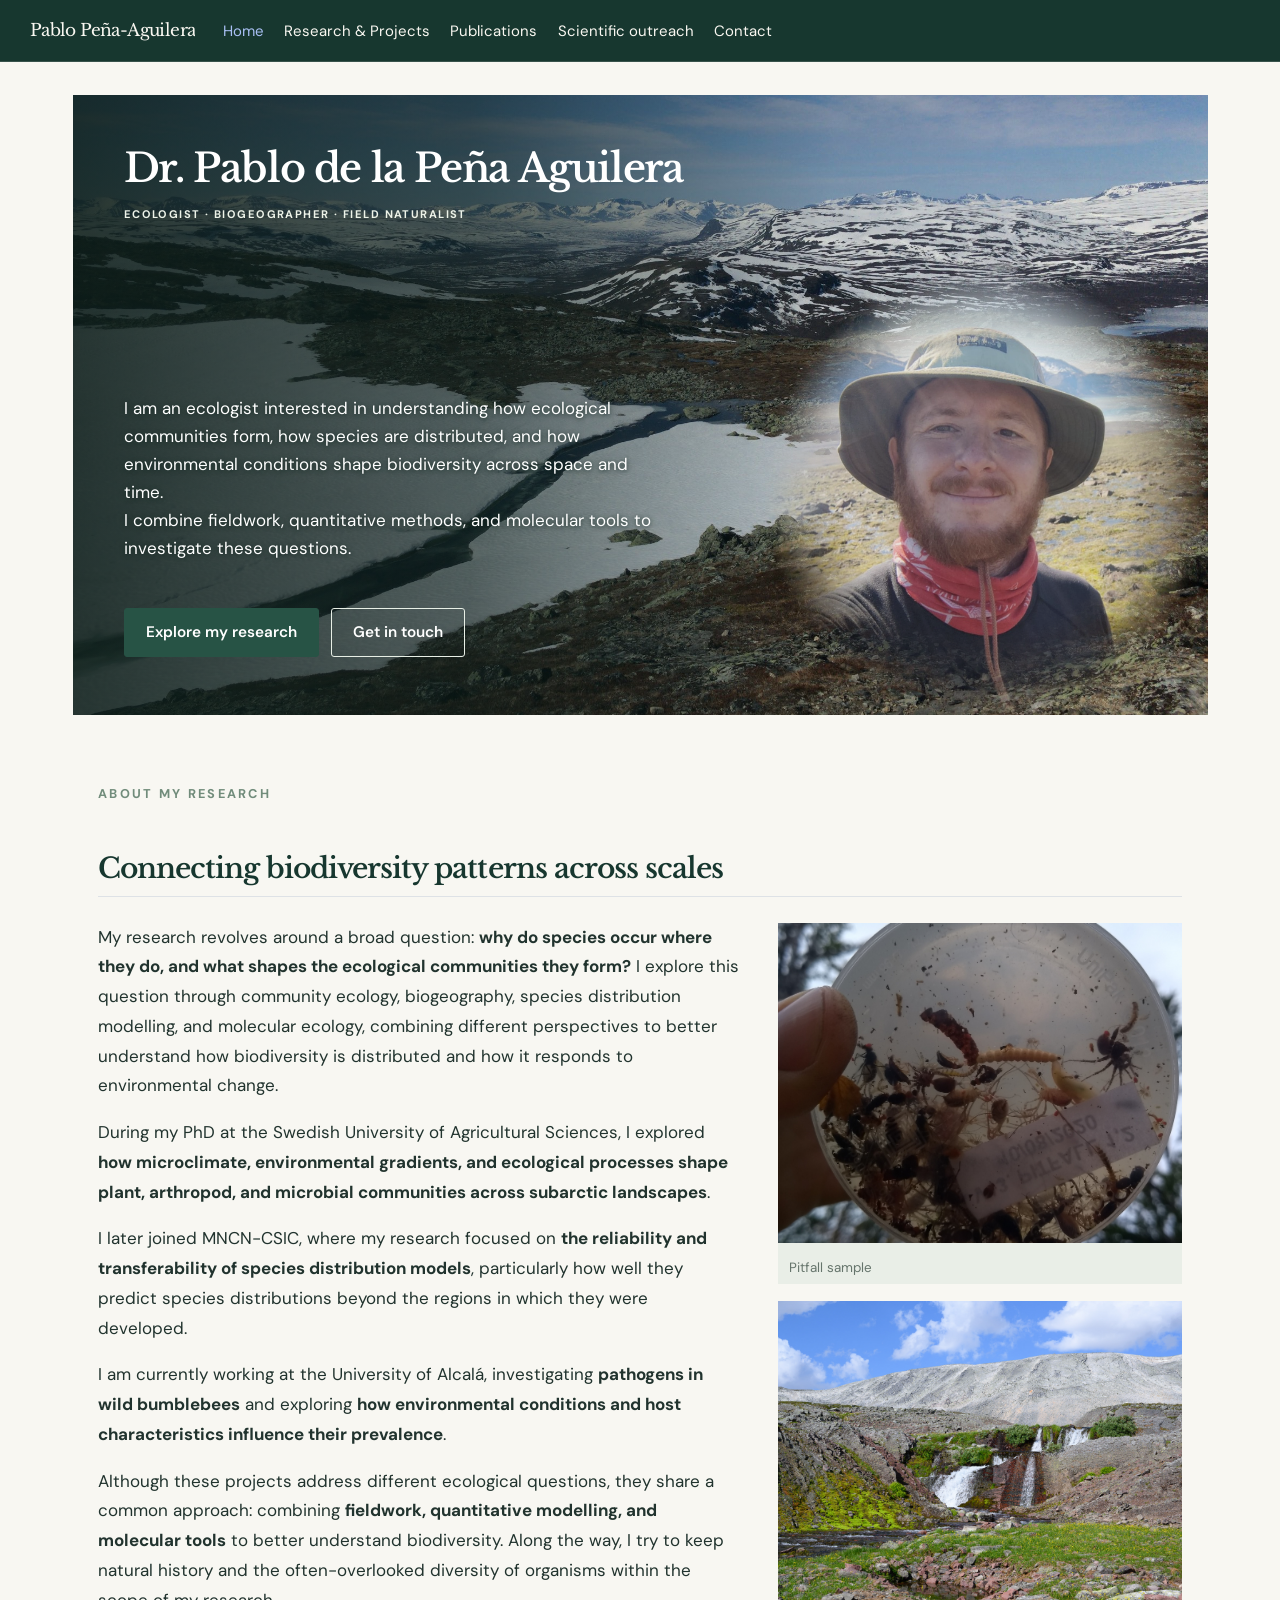
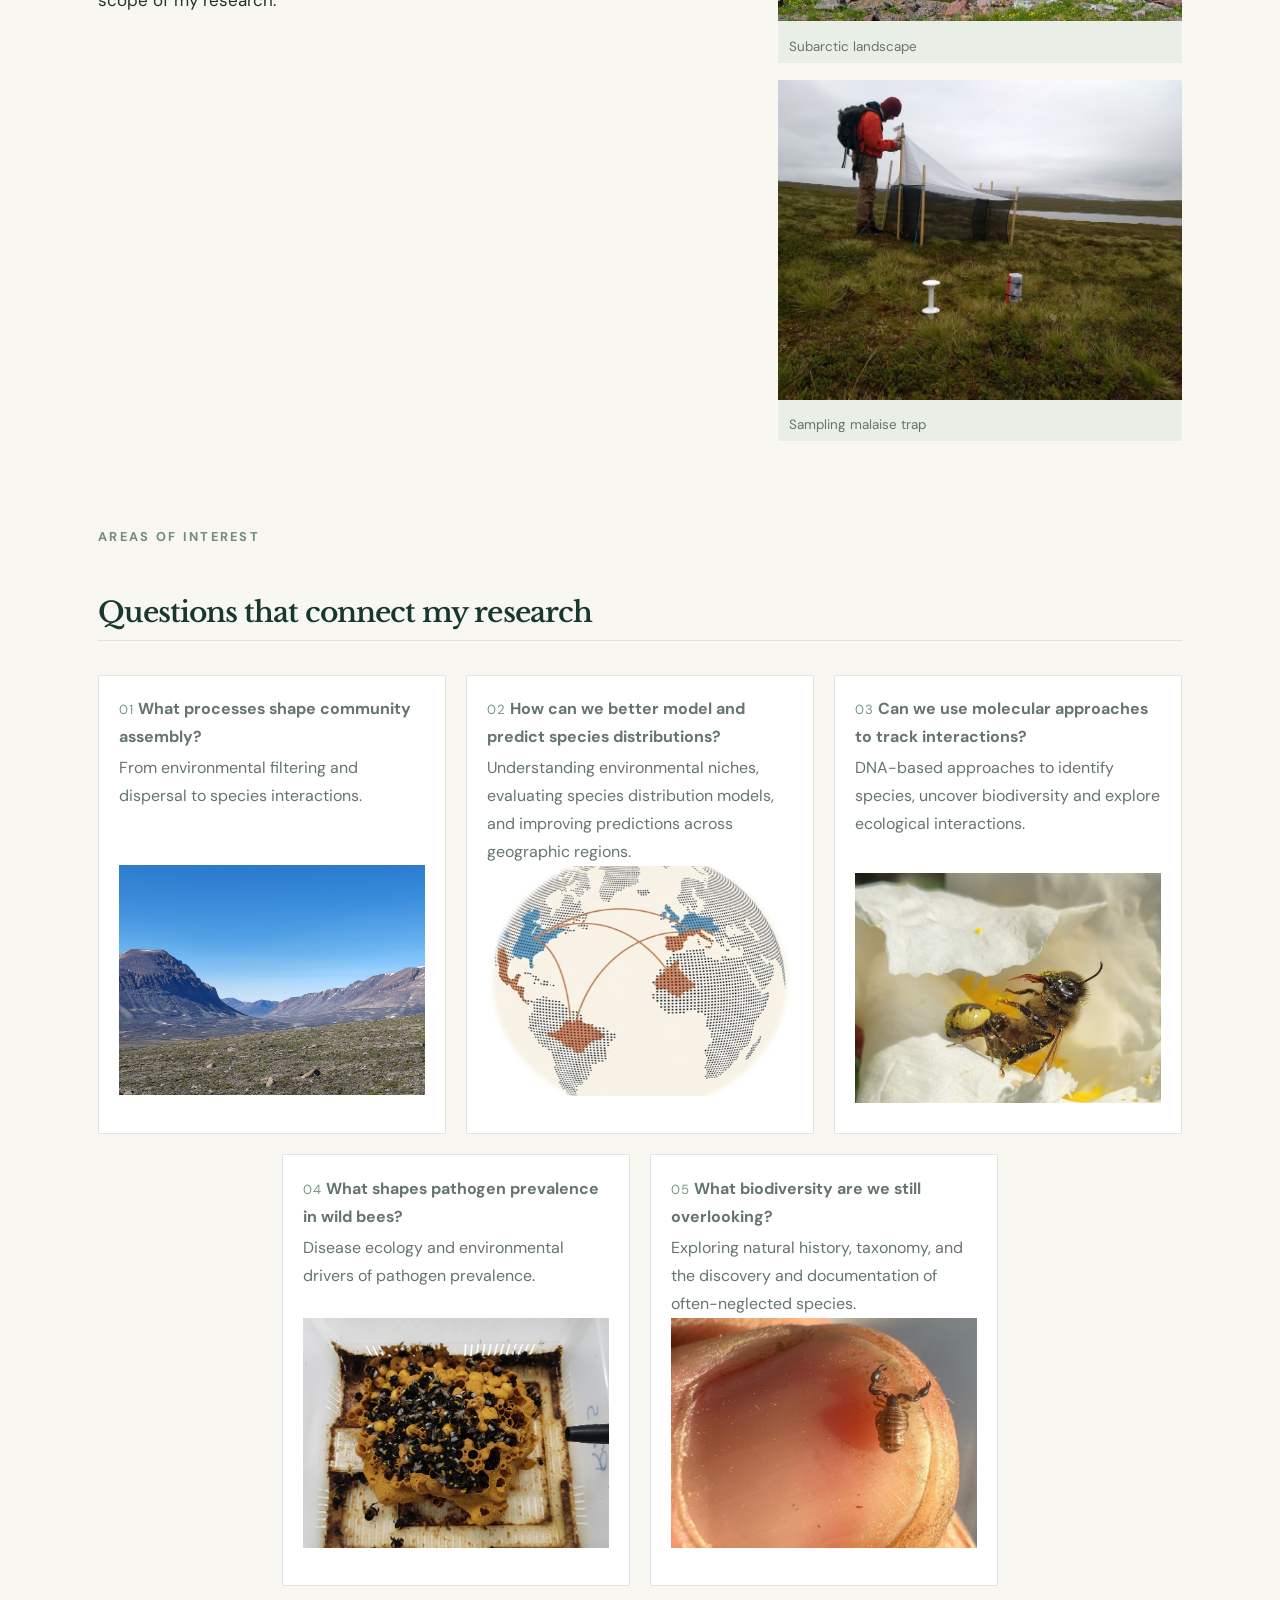
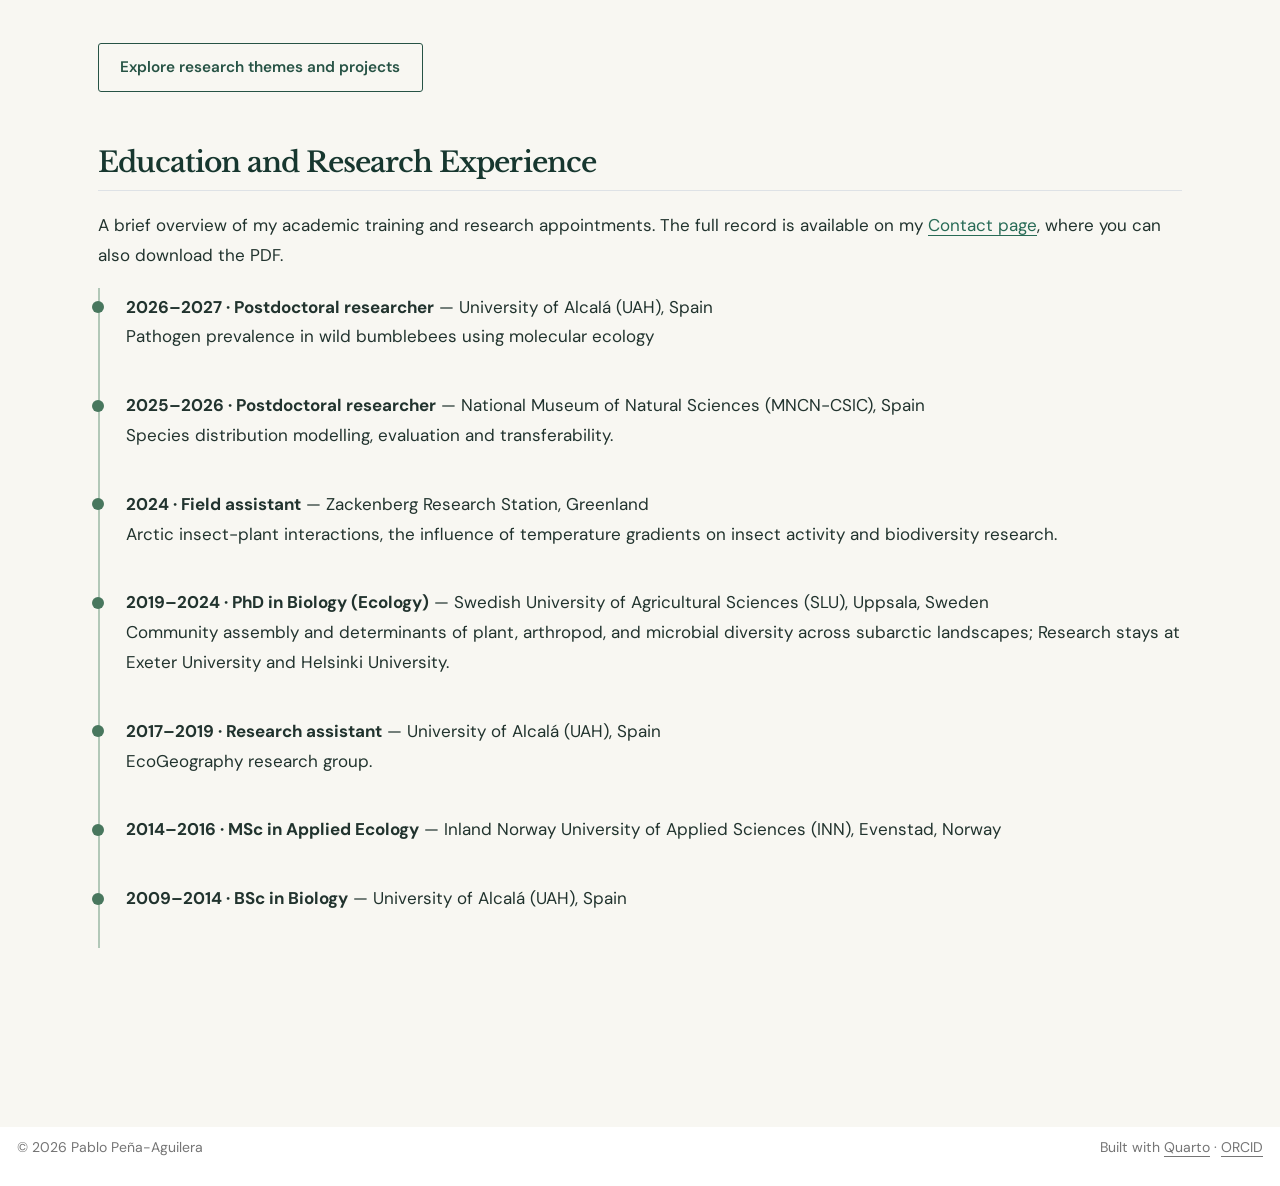
==== docs/index.html @ e3a0f522 "Initial publication of my academic website" ====
<!DOCTYPE html>
<html xmlns="http://www.w3.org/1999/xhtml" lang="en" xml:lang="en"><head>

<meta charset="utf-8">
<meta name="generator" content="quarto-1.11.9">

<meta name="viewport" content="width=device-width, initial-scale=1.0, user-scalable=yes">


<title>Dr.&nbsp;Pablo de la Peña Aguilera – Pablo Peña-Aguilera</title>
<style>
/* Default styles provided by pandoc.
** See https://pandoc.org/MANUAL.html#variables-for-html for config info.
*/
span.smallcaps{font-variant: small-caps;}
div.columns{display: flex; gap: 1.5em;}
div.column{flex: auto;}
@media screen {
div.columns{gap: min(4vw, 1.5em);}
div.column{overflow-x: auto;}
}
div.hanging-indent{margin-left: 1.5em; text-indent: -1.5em;}
ul.task-list{list-style: none;}
ul.task-list li input[type="checkbox"] {
  width: 0.8em;
  margin: 0 0.8em 0.2em -1em; /* quarto-specific, see https://github.com/quarto-dev/quarto-cli/issues/4556 */ 
  vertical-align: middle;
}
</style>


<script src="site_libs/quarto-nav/quarto-nav.js"></script>
<script src="site_libs/quarto-nav/headroom.min.js"></script>
<script src="site_libs/clipboard/clipboard.min.js"></script>
<script src="site_libs/quarto-search/autocomplete.umd.js"></script>
<script src="site_libs/quarto-search/fuse.min.js"></script>
<script src="site_libs/quarto-search/quarto-search.js"></script>
<meta name="quarto:offset" content="./">
<script src="site_libs/quarto-html/quarto.js" type="module"></script>
<script src="site_libs/quarto-html/tabsets/tabsets.js" type="module"></script>
<script src="site_libs/quarto-html/scrollable-regions/scrollable-regions.js" type="module"></script>
<script src="site_libs/quarto-html/popper.min.js"></script>
<script src="site_libs/quarto-html/tippy.umd.min.js"></script>
<link href="site_libs/quarto-html/tippy.css" rel="stylesheet">
<link href="site_libs/quarto-html/quarto-syntax-highlighting-63b5708e65d6cd79cd7618c58d0c21e7.css" rel="stylesheet" id="quarto-text-highlighting-styles">
<script src="site_libs/bootstrap/bootstrap.min.js"></script>
<link href="site_libs/bootstrap/bootstrap-icons.css" rel="stylesheet">
<link href="site_libs/bootstrap/bootstrap-ce9b90e94c4dd95e0b97d9dbe82e9ad4.min.css" rel="stylesheet" append-hash="true" id="quarto-bootstrap" data-mode="light">
<script id="quarto-search-options" type="application/json">{
  "location": "navbar",
  "copy-button": false,
  "collapse-after": 3,
  "panel-placement": "end",
  "type": "overlay",
  "limit": 50,
  "keyboard-shortcut": [
    "f",
    "/",
    "s"
  ],
  "show-item-context": false,
  "language": {
    "search-no-results-text": "No results",
    "search-matching-documents-text": "matching documents",
    "search-copy-link-title": "Copy link to search",
    "search-hide-matches-text": "Hide additional matches",
    "search-more-match-text": "more match in this document",
    "search-more-matches-text": "more matches in this document",
    "search-clear-button-title": "Clear",
    "search-text-placeholder": "",
    "search-detached-cancel-button-title": "Cancel",
    "search-submit-button-title": "Submit",
    "search-label": "Search"
  }
}</script>
<style>html{ scroll-behavior: smooth; }</style>


<link rel="stylesheet" href="style.css">
</head>

<body class="nav-fixed quarto-light"><a id="quarto-skip-link" class="visually-hidden-focusable" href="#quarto-document-content">Skip to main content</a>

<div id="quarto-search-results"></div>
  <header id="quarto-header" class="headroom fixed-top">
    <nav class="navbar navbar-expand-lg " data-bs-theme="dark" aria-label="Site">
      <div class="navbar-container container-fluid">
      <div class="navbar-brand-container mx-auto">
    <a class="navbar-brand" href="./index.html">
    <span class="navbar-title">Pablo Peña-Aguilera</span>
    </a>
  </div>
          <button class="navbar-toggler" type="button" data-bs-toggle="collapse" data-bs-target="#navbarCollapse" aria-controls="navbarCollapse" aria-expanded="false" aria-label="Toggle navigation" onclick="if (window.quartoToggleHeadroom) { window.quartoToggleHeadroom(); }">
  <span class="navbar-toggler-icon"></span>
</button>
          <div class="collapse navbar-collapse" id="navbarCollapse">
            <ul class="navbar-nav navbar-nav-scroll me-auto">
  <li class="nav-item">
    <a class="nav-link active" href="./index.html" aria-current="page"> 
<span class="menu-text">Home</span></a>
  </li>  
  <li class="nav-item">
    <a class="nav-link" href="./research.html"> 
<span class="menu-text">Research &amp; Projects</span></a>
  </li>  
  <li class="nav-item">
    <a class="nav-link" href="./publications.html"> 
<span class="menu-text">Publications</span></a>
  </li>  
  <li class="nav-item">
    <a class="nav-link" href="./beyond-research.html"> 
<span class="menu-text">Scientific outreach</span></a>
  </li>  
  <li class="nav-item">
    <a class="nav-link" href="./contact.html"> 
<span class="menu-text">Contact</span></a>
  </li>  
</ul>
          </div> <!-- /navcollapse -->
            <div class="quarto-navbar-tools">
</div>
            <div id="quarto-search" class="" title="Search"></div>
      </div> <!-- /container-fluid -->
    </nav>
</header>
<!-- content -->
<div id="quarto-content" class="quarto-container page-columns page-rows-contents page-layout-full page-navbar">
<!-- sidebar -->
<!-- margin-sidebar -->
    
<!-- main -->
<main class="content column-page" id="quarto-document-content" tabindex="-1">

<header id="title-block-header" class="quarto-title-block default">
<div class="quarto-title">
<h1 class="title">Dr.&nbsp;Pablo de la Peña Aguilera</h1>
</div>



<div class="quarto-title-meta column-page">

    
  
    
  </div>
  


</header>


<!-- Homepage banner: content here, appearance in style.css (section 05). -->
<div class="hero-section portrait-hero">
<div class="hero-content">
<section id="dr.-pablo-de-la-peña-aguilera" class="level1 hero-heading">
<h1>Dr.&nbsp;Pablo de la Peña Aguilera</h1>
<p><span class="eyebrow">ECOLOGIST · BIOGEOGRAPHER · FIELD&nbsp;NATURALIST</span></p>
</section>
<div class="hero-description">
<p>I am an ecologist interested in understanding how ecological communities form, how species are distributed, and how environmental conditions shape biodiversity across space and time.</p>
<p>I combine fieldwork, quantitative methods, and molecular tools to investigate these questions.</p>
</div>
<div class="hero-actions">
<p><a href="./research.html" class="btn btn-primary">Explore my research</a> <a href="./contact.html" class="btn btn-outline-light">Get in touch</a></p>
</div>
</div>
<div class="hero-portrait">
<div class="quarto-figure quarto-figure-center">
<figure class="figure">
<p><img src="images/1.hero-portrait.jpg" class="hero-portrait-image img-fluid figure-img"></p>
<figcaption>Portrait during fieldwork in a mountainous landscape</figcaption>
</figure>
</div>
</div>
</div>
<!-- Homepage content: headings span the full content width. Edit the photos below in this file. -->
<div class="page-container">
<p><span class="eyebrow">ABOUT MY RESEARCH</span></p>
<section id="connecting-biodiversity-patterns-across-scales" class="level2">
<h2 data-anchor-id="connecting-biodiversity-patterns-across-scales">Connecting biodiversity patterns across scales</h2>
<div class="intro-grid">
<div class="intro-copy">
<p>My research revolves around a broad question: <strong>why do species occur where they do, and what shapes the ecological communities they form?</strong> I explore this question through community ecology, biogeography, species distribution modelling, and molecular ecology, combining different perspectives to better understand how biodiversity is distributed and how it responds to environmental change.</p>
<p>During my PhD at the Swedish University of Agricultural Sciences, I explored <strong>how microclimate, environmental gradients, and ecological processes shape plant, arthropod, and microbial communities across subarctic landscapes</strong>.</p>
<p>I later joined MNCN-CSIC, where my research focused on <strong>the reliability and transferability of species distribution models</strong>, particularly how well they predict species distributions beyond the regions in which they were developed.</p>
<p>I am currently working at the University of Alcalá, investigating <strong>pathogens in wild bumblebees</strong> and exploring <strong>how environmental conditions and host characteristics influence their prevalence</strong>.</p>
<p>Although these projects address different ecological questions, they share a common approach: combining <strong>fieldwork, quantitative modelling, and molecular tools</strong> to better understand biodiversity. Along the way, I try to keep natural history and the often-overlooked diversity of organisms within the scope of my research.</p>
</div>
<div class="intro-gallery">
<figure class="intro-photo-card figure">
<img src="images/1.aboutmyresearch1.jpg" alt="Entomological sample during fieldwork" loading="lazy" class="figure-img">
<figcaption>
Pitfall sample
</figcaption>
</figure>
<figure class="intro-photo-card figure">
<img src="images/1.aboutmyresearch2.jpg" alt="Subarctic stream and mountain landscape" loading="lazy" class="figure-img">
<figcaption>
Subarctic landscape
</figcaption>
</figure>
<figure class="intro-photo-card figure">
<img src="images/1.aboutmyresearch3.jpg" alt="Ecological sampling in the tundra" loading="lazy" class="figure-img">
<figcaption>
Sampling malaise trap
</figcaption>
</figure>
</div>
</div>
<p><span class="eyebrow">AREAS OF INTEREST</span></p>
</section>
<section id="questions-that-connect-my-research" class="level2">
<h2 data-anchor-id="questions-that-connect-my-research">Questions that connect my research</h2>
<div class="interest-grid">
<div class="interest-card">
<p><span class="interest-number">01</span> <strong>What processes shape community assembly?</strong></p>
<p>From environmental filtering and dispersal to species interactions. <img src="images/1.areasofinterest1.jpeg" alt="Subarctic mountain valley landscape" class="assembly-photo" loading="lazy"></p>
</div>
<div class="interest-card">
<p><span class="interest-number">02</span> <strong>How can we better model and predict species distributions?</strong></p>
<p>Understanding environmental niches, evaluating species distribution models, and improving predictions across geographic regions. <img src="images/1.areasofinterest2.jpg" alt="Global species distribution and research connections" loading="lazy"></p>
</div>
<div class="interest-card">
<p><span class="interest-number">03</span> <strong>Can we use molecular approaches to track interactions?</strong></p>
<p>DNA-based approaches to identify species, uncover biodiversity and explore ecological interactions. <!--![Molecular ecology](images/1.areasofinterest3.jpg){.molecular-photo}--> <img src="images/1.areasofinterest3.jpg" alt="Bumblebee visiting a flower" class="molecular-photo" loading="lazy"></p>
</div>
<div class="interest-card">
<p><span class="interest-number">04</span> <strong>What shapes pathogen prevalence in wild bees?</strong></p>
<p>Disease ecology and environmental drivers of pathogen prevalence. <img src="images/1.areasofinterest4.jpg" alt="Bumblebee colony" class="prevalence-photo" loading="lazy"></p>
</div>
<div class="interest-card">
<p><span class="interest-number">05</span> <strong>What biodiversity are we still overlooking?</strong></p>
<p>Exploring natural history, taxonomy, and the discovery and documentation of often-neglected species. <img src="images/1.areasofinterest5.jpg" alt="Small beetle on a fingertip" loading="lazy"></p>
</div>
</div>
<p><a href="./research.html" class="btn btn-outline-primary">Explore research themes and projects</a></p>
</section>
<section id="education-and-research-experience" class="level2">
<h2 data-anchor-id="education-and-research-experience">Education and Research Experience</h2>
<p>A brief overview of my academic training and research appointments. The full record is available on my <a href="./contact.html">Contact page</a>, where you can also download the PDF.</p>
<div class="timeline">
<div class="timeline-entry">
<p><strong>2026–2027 · Postdoctoral researcher</strong> — University of Alcalá (UAH), Spain<br>
Pathogen prevalence in wild bumblebees using molecular ecology</p>
</div>
<div class="timeline-entry">
<p><strong>2025–2026 · Postdoctoral researcher</strong> — National Museum of Natural Sciences (MNCN-CSIC), Spain<br>
Species distribution modelling, evaluation and transferability.</p>
</div>
<div class="timeline-entry">
<p><strong>2024 · Field assistant</strong> — Zackenberg Research Station, Greenland<br>
Arctic insect-plant interactions, the influence of temperature gradients on insect activity and biodiversity research.</p>
</div>
<div class="timeline-entry">
<p><strong>2019–2024 · PhD in Biology (Ecology)</strong> — Swedish University of Agricultural Sciences (SLU), Uppsala, Sweden<br>
Community assembly and determinants of plant, arthropod, and microbial diversity across subarctic landscapes; Research stays at Exeter University and Helsinki University.</p>
</div>
<div class="timeline-entry">
<p><strong>2017–2019 · Research assistant</strong> — University of Alcalá (UAH), Spain<br>
EcoGeography research group.</p>
</div>
<div class="timeline-entry">
<p><strong>2014–2016 · MSc in Applied Ecology</strong> — Inland Norway University of Applied Sciences (INN), Evenstad, Norway</p>
</div>
<div class="timeline-entry">
<p><strong>2009–2014 · BSc in Biology</strong> — University of Alcalá (UAH), Spain</p>
</div>
</div>
</section>
</div>



</main> <!-- /main -->
<script id="quarto-html-after-body" type="application/javascript">
  window.document.addEventListener("DOMContentLoaded", function (event) {
    const isCodeAnnotation = (el) => {
      for (const clz of el.classList) {
        if (clz.startsWith('code-annotation-')) {                     
          return true;
        }
      }
      return false;
    }
    const onCopySuccess = function(e) {
      // button target
      const button = e.trigger;
      // don't keep focus
      button.blur();
      // flash "checked"
      button.classList.add('code-copy-button-checked');
      var currentTitle = button.getAttribute("title");
      button.setAttribute("title", "Copied!");
      let tooltip;
      if (window.bootstrap) {
        button.setAttribute("data-bs-toggle", "tooltip");
        button.setAttribute("data-bs-placement", "left");
        button.setAttribute("data-bs-title", "Copied!");
        tooltip = new bootstrap.Tooltip(button, 
          { trigger: "manual", 
            customClass: "code-copy-button-tooltip",
            offset: [0, -8]});
        tooltip.show();    
      }
      setTimeout(function() {
        if (tooltip) {
          tooltip.hide();
          button.removeAttribute("data-bs-title");
          button.removeAttribute("data-bs-toggle");
          button.removeAttribute("data-bs-placement");
        }
        button.setAttribute("title", currentTitle);
        button.classList.remove('code-copy-button-checked');
      }, 1000);
      // clear code selection
      e.clearSelection();
    }
    const getTextToCopy = function(trigger) {
      const outerScaffold = trigger.parentElement.cloneNode(true);
      const codeEl = outerScaffold.querySelector('code');
      for (const childEl of codeEl.children) {
        if (isCodeAnnotation(childEl)) {
          childEl.remove();
        }
      }
      return codeEl.innerText;
    }
    const clipboard = new window.ClipboardJS('.code-copy-button:not([data-in-quarto-modal])', {
      text: getTextToCopy
    });
    clipboard.on('success', onCopySuccess);
    if (window.document.getElementById('quarto-embedded-source-code-modal')) {
      const clipboardModal = new window.ClipboardJS('.code-copy-button[data-in-quarto-modal]', {
        text: getTextToCopy,
        container: window.document.getElementById('quarto-embedded-source-code-modal')
      });
      clipboardModal.on('success', onCopySuccess);
    }
      var localhostRegex = new RegExp(/^(?:http|https):\/\/localhost\:?[0-9]*\//);
      var mailtoRegex = new RegExp(/^mailto:/);
        var filterRegex = new RegExp("https:\/\/pablodlpa\.github\.io\/");
      const newWindowLabel = "(opens in a new tab)";
      const newWindowNoteId = "quarto-ext-newwindow-label";
      // Links reference one hidden label through aria-describedby, so the
      // announcement never changes their accessible name.
      var describeNewWindow = (link) => {
        if (!window.document.getElementById(newWindowNoteId)) {
          var newWindowNote = window.document.createElement("span");
          newWindowNote.id = newWindowNoteId;
          newWindowNote.hidden = true;
          newWindowNote.textContent = newWindowLabel;
          window.document.body.appendChild(newWindowNote);
        }
        var describedBy = (link.getAttribute("aria-describedby") || "").split(/\s+/).filter(Boolean);
        if (!describedBy.includes(newWindowNoteId)) {
          describedBy.push(newWindowNoteId);
          link.setAttribute("aria-describedby", describedBy.join(" "));
        }
      }
      var isInternal = (href) => {
          return filterRegex.test(href) || localhostRegex.test(href) || mailtoRegex.test(href);
      }
      // Inspect non-navigation links and adorn them if external
      window.quartoDecorateExternalLinks = function (root) {
     var links = (root || window.document).querySelectorAll('a[href]:not(.nav-link):not(.navbar-brand):not(.toc-action):not(.sidebar-link):not(.sidebar-item-toggle):not(.pagination-link):not(.no-external):not([aria-hidden]):not(.dropdown-item):not(.quarto-navigation-tool):not(.about-link)');
      for (var i=0; i<links.length; i++) {
        const link = links[i];
        if (!isInternal(link.href)) {
          // undo the damage that might have been done by quarto-nav.js in the case of
          // links that we want to consider external
          if (link.dataset.originalHref !== undefined) {
            link.href = link.dataset.originalHref;
          }
            // target, if specified
            link.setAttribute("target", "_blank");
            if (link.getAttribute("rel") === null) {
              link.setAttribute("rel", "noopener");
            }
            describeNewWindow(link);
          if (!link.classList.contains('no-external-icon')) {
          }
        }
      }
      };
      window.quartoDecorateExternalLinks(window.document);
    // Esc closes the popup (WCAG 1.4.13) and focus leaving both trigger and
    // popup closes it (WCAG 2.4.11); tippy handles neither for interactive popups.
    const hideOnEscAndFocusOut = {
      name: 'hideOnEscAndFocusOut',
      defaultValue: true,
      fn(instance) {
        const dismiss = () => {
          // A show scheduled by the trigger delay would otherwise reopen it
          instance.clearDelayTimeouts();
          instance.hide();
        };
        const onKeyDown = (event) => {
          if (event.key !== 'Escape') {
            return;
          }
          // Keep Esc from also reaching page handlers (e.g. reveal.js overview),
          // except an open reveal.js slide menu, which Esc should close too.
          // The menu handles keys only when its keyboard option is on.
          const menuHandlesEsc = window.Reveal?.getPlugin?.('menu')?.isOpen() &&
            window.Reveal.getConfig().menu?.keyboard !== false;
          if (!menuHandlesEsc) {
            event.stopPropagation();
          }
          if (instance.popper.contains(window.document.activeElement)) {
            // Disabled while refocusing so the focus trigger does not reopen it
            instance.disable();
            instance.reference.focus();
            instance.enable();
          }
          dismiss();
        };
        const onFocusOut = (event) => {
          const target = event.relatedTarget;
          if (target && !instance.reference.contains(target) &&
              !instance.popper.contains(target)) {
            dismiss();
          }
        };
        // On the trigger too: a click trigger (code-annotations: select) has no
        // blur handling. Attached for the instance's lifetime so leaving the
        // trigger also cancels a show still pending on the trigger delay.
        instance.reference.addEventListener('focusout', onFocusOut);
        return {
          onShow() {
            window.document.addEventListener('keydown', onKeyDown, true);
            instance.popper.addEventListener('focusout', onFocusOut);
          },
          onHide() {
            window.document.removeEventListener('keydown', onKeyDown, true);
            instance.popper.removeEventListener('focusout', onFocusOut);
          },
          onDestroy() {
            instance.reference.removeEventListener('focusout', onFocusOut);
          },
        };
      },
    };
    function tippyHover(el, contentFn, onTriggerFn, onUntriggerFn) {
      const config = {
        allowHTML: true,
        maxWidth: 500,
        delay: 100,
        arrow: false,
        appendTo: function(el) {
            return el.parentElement;
        },
        interactive: true,
        interactiveBorder: 10,
        theme: 'quarto',
        placement: 'bottom-start',
        plugins: [hideOnEscAndFocusOut],
      };
      if (contentFn) {
        config.content = contentFn;
      }
      if (onTriggerFn) {
        config.onTrigger = onTriggerFn;
      }
      if (onUntriggerFn) {
        config.onUntrigger = onUntriggerFn;
      }
      window.tippy(el, config); 
    }
    const noterefs = window.document.querySelectorAll('a[role="doc-noteref"]');
    for (var i=0; i<noterefs.length; i++) {
      const ref = noterefs[i];
      tippyHover(ref, function() {
        // use id or data attribute instead here
        let href = ref.getAttribute('data-footnote-href') || ref.getAttribute('href');
        try { href = new URL(href).hash; } catch {}
        const id = href.replace(/^#\/?/, "");
        const note = window.document.getElementById(id);
        if (note) {
          return note.innerHTML;
        } else {
          return "";
        }
      });
    }
    const xrefs = window.document.querySelectorAll('a.quarto-xref');
    const processXRef = (id, note) => {
      // Strip column container classes
      const stripColumnClz = (el) => {
        el.classList.remove("page-full", "page-columns");
        if (el.children) {
          for (const child of el.children) {
            stripColumnClz(child);
          }
        }
      }
      stripColumnClz(note)
      if (id === null || id.startsWith('sec-')) {
        // Special case sections, only their first couple elements
        const container = document.createElement("div");
        if (note.children && note.children.length > 2) {
          container.appendChild(note.children[0].cloneNode(true));
          for (let i = 1; i < note.children.length; i++) {
            const child = note.children[i];
            if (child.tagName === "P" && child.innerText === "") {
              continue;
            } else {
              container.appendChild(child.cloneNode(true));
              break;
            }
          }
          if (window.Quarto?.typesetMath) {
            window.Quarto.typesetMath(container);
          }
          return container.innerHTML
        } else {
          if (window.Quarto?.typesetMath) {
            window.Quarto.typesetMath(note);
          }
          return note.innerHTML;
        }
      } else {
        // Remove any anchor links if they are present
        const anchorLink = note.querySelector('a.anchorjs-link');
        if (anchorLink) {
          anchorLink.remove();
        }
        if (window.Quarto?.typesetMath) {
          window.Quarto.typesetMath(note);
        }
        if (note.classList.contains("callout")) {
          return note.outerHTML;
        } else {
          return note.innerHTML;
        }
      }
    }
    for (var i=0; i<xrefs.length; i++) {
      const xref = xrefs[i];
      tippyHover(xref, undefined, function(instance) {
        instance.disable();
        let url = xref.getAttribute('href');
        let hash = undefined; 
        if (url.startsWith('#')) {
          hash = url;
        } else {
          try { hash = new URL(url).hash; } catch {}
        }
        if (hash) {
          const id = hash.replace(/^#\/?/, "");
          const note = window.document.getElementById(id);
          if (note !== null) {
            try {
              const html = processXRef(id, note.cloneNode(true));
              instance.setContent(html);
            } finally {
              instance.enable();
              instance.show();
            }
          } else {
            // See if we can fetch this
            fetch(url.split('#')[0])
            .then(res => res.text())
            .then(html => {
              const parser = new DOMParser();
              const htmlDoc = parser.parseFromString(html, "text/html");
              const note = htmlDoc.getElementById(id);
              if (note !== null) {
                const html = processXRef(id, note);
                instance.setContent(html);
              } 
            }).finally(() => {
              instance.enable();
              instance.show();
            });
          }
        } else {
          // See if we can fetch a full url (with no hash to target)
          // This is a special case and we should probably do some content thinning / targeting
          fetch(url)
          .then(res => res.text())
          .then(html => {
            const parser = new DOMParser();
            const htmlDoc = parser.parseFromString(html, "text/html");
            const note = htmlDoc.querySelector('main.content');
            if (note !== null) {
              // This should only happen for chapter cross references
              // (since there is no id in the URL)
              // remove the first header
              if (note.children.length > 0 && note.children[0].tagName === "HEADER") {
                note.children[0].remove();
              }
              const html = processXRef(null, note);
              instance.setContent(html);
            } 
          }).finally(() => {
            instance.enable();
            instance.show();
          });
        }
      }, function(instance) {
      });
    }
        let selectedAnnoteEl;
        const selectorForAnnotation = ( cell, annotation) => {
          let cellAttr = 'data-code-cell="' + cell + '"';
          let lineAttr = 'data-code-annotation="' +  annotation + '"';
          const selector = 'span[' + cellAttr + '][' + lineAttr + ']';
          return selector;
        }
        const selectCodeLines = (annoteEl) => {
          const doc = window.document;
          const targetCell = annoteEl.getAttribute("data-target-cell");
          const targetAnnotation = annoteEl.getAttribute("data-target-annotation");
          const annoteSpan = window.document.querySelector(selectorForAnnotation(targetCell, targetAnnotation));
          const lines = annoteSpan.getAttribute("data-code-lines").split(",");
          const lineIds = lines.map((line) => {
            return targetCell + "-" + line;
          })
          // Each band is positioned against its own containing block, which is
          // not the offsetParent of the lines, so place it from client rects.
          const placeBand = (band, firstEl, lastEl, codeBlock) => {
            const container = band.offsetParent;
            if (container === null) {
              return;
            }
            const containerRect = container.getBoundingClientRect();
            // Reveal.js scales slides with a transform, so convert client
            // pixels back to the CSS pixels of the container.
            const scale = containerRect.height / container.offsetHeight || 1;
            const firstRect = firstEl.getBoundingClientRect();
            const lastRect = lastEl.getBoundingClientRect();
            const top = (firstRect.top - containerRect.top) / scale - container.clientTop + container.scrollTop;
            const height = (lastRect.bottom - firstRect.top) / scale;
            band.style.top = top - 2 + "px";
            band.style.height = height + 4 + "px";
            if (codeBlock) {
              // Without the copy button wrapper, the containing block is wider
              // than the code block, so span the code block explicitly.
              const blockRect = codeBlock.getBoundingClientRect();
              band.style.left = (blockRect.left - containerRect.left) / scale - container.clientLeft + container.scrollLeft + "px";
              band.style.width = blockRect.width / scale + "px";
            }
          };
          if (lineIds.length > 0) {
            const el = window.document.getElementById(lineIds[0]);
            const lastEl = window.document.getElementById(lineIds[lineIds.length - 1]);
            const parent = el.parentElement.parentElement;
            // cook up a div (if necessary) and position it
            let div = window.document.getElementById("code-annotation-line-highlight");
            if (div === null) {
              div = window.document.createElement("div");
              div.setAttribute("id", "code-annotation-line-highlight");
              div.style.position = 'absolute';
              parent.appendChild(div);
            }
            placeBand(div, el, lastEl, parent.closest("div.sourceCode") || parent);
            let gutterDiv = window.document.getElementById("code-annotation-line-highlight-gutter");
            if (gutterDiv === null) {
              gutterDiv = window.document.createElement("div");
              gutterDiv.setAttribute("id", "code-annotation-line-highlight-gutter");
              gutterDiv.style.position = 'absolute';
              const codeCell = window.document.getElementById(targetCell);
              const gutter = codeCell.querySelector('.code-annotation-gutter');
              gutter.appendChild(gutterDiv);
            }
            placeBand(gutterDiv, el, lastEl);
            selectedAnnoteEl = annoteEl;
          }
        };
        const unselectCodeLines = () => {
          const elementsIds = ["code-annotation-line-highlight", "code-annotation-line-highlight-gutter"];
          elementsIds.forEach((elId) => {
            const div = window.document.getElementById(elId);
            if (div) {
              div.remove();
            }
          });
          selectedAnnoteEl = undefined;
        };
          // Handle positioning of the toggle
      window.addEventListener(
        "resize",
        throttle(() => {
          elRect = undefined;
          if (selectedAnnoteEl) {
            selectCodeLines(selectedAnnoteEl);
          }
        }, 10)
      );
      function throttle(fn, ms) {
      let throttle = false;
      let timer;
        return (...args) => {
          if(!throttle) { // first call gets through
              fn.apply(this, args);
              throttle = true;
          } else { // all the others get throttled
              if(timer) clearTimeout(timer); // cancel #2
              timer = setTimeout(() => {
                fn.apply(this, args);
                timer = throttle = false;
              }, ms);
          }
        };
      }
        // Attach click handler to the DT
        const annoteDls = window.document.querySelectorAll('dt[data-target-cell]');
        for (const annoteDlNode of annoteDls) {
          annoteDlNode.addEventListener('click', (event) => {
            const clickedEl = event.target;
            if (clickedEl !== selectedAnnoteEl) {
              unselectCodeLines();
              const activeEl = window.document.querySelector('dt[data-target-cell].code-annotation-active');
              if (activeEl) {
                activeEl.classList.remove('code-annotation-active');
              }
              selectCodeLines(clickedEl);
              clickedEl.classList.add('code-annotation-active');
            } else {
              // Unselect the line
              unselectCodeLines();
              clickedEl.classList.remove('code-annotation-active');
            }
          });
        }
    const findCites = (el) => {
      const parentEl = el.parentElement;
      if (parentEl) {
        const cites = parentEl.dataset.cites;
        if (cites) {
          return {
            el,
            cites: cites.split(' ')
          };
        } else {
          return findCites(el.parentElement)
        }
      } else {
        return undefined;
      }
    };
    var bibliorefs = window.document.querySelectorAll('a[role="doc-biblioref"]');
    for (var i=0; i<bibliorefs.length; i++) {
      const ref = bibliorefs[i];
      const citeInfo = findCites(ref);
      if (citeInfo) {
        tippyHover(citeInfo.el, function() {
          var popup = window.document.createElement('div');
          citeInfo.cites.forEach(function(cite) {
            var citeDiv = window.document.createElement('div');
            citeDiv.classList.add('hanging-indent');
            citeDiv.classList.add('csl-entry');
            var biblioDiv = window.document.getElementById('ref-' + cite);
            if (biblioDiv) {
              citeDiv.innerHTML = biblioDiv.innerHTML;
            }
            popup.appendChild(citeDiv);
          });
          return popup.innerHTML;
        });
      }
    }
  });
  </script>
  <script type="application/javascript">
  window.quartoScrollableRegionsLabels = {"code":"Scrollable code","output":"Scrollable output"};
  </script>
</div> <!-- /content -->
<footer class="footer">
  <div class="nav-footer">
    <div class="nav-footer-left">
<p>© 2026 Pablo Peña-Aguilera</p>
</div>   
    <div class="nav-footer-center">
      &nbsp;
    </div>
    <div class="nav-footer-right">
<p>Built with <a href="https://quarto.org/">Quarto</a> · <a href="https://orcid.org/0000-0002-8999-1140">ORCID</a></p>
</div>
  </div>
</footer>




<script src="site_libs/quarto-html/zenscroll-min.js"></script>
</body></html>
---- docs/style.css ----
/* ============================================================================
   PABLO PEÑA-AGUILERA — PERSONAL ACADEMIC WEBSITE
   ============================================================================

   FILE MAP — WHERE TO MAKE CHANGES
   01. Fonts and colours         → site's overall visual identity
   02. Base typography and links → text, headings, general spacing
   03. Quarto and navigation     → page titles, navbar, footer
   04. Shared page components    → buttons, cards, panels, timelines
   05. Homepage hero             → large background, name, portrait
   06. Homepage sections         → three-photo introduction and five cards
   07. Research-page layouts     → photos/diagrams above full-width text
   08. Institution logo gallery  → eight logos, responsive grid
   09. Outreach sliders          → horizontal scrolling, no arrow buttons
   10. Contact page              → details alongside portrait
   11. Responsive design         → tablets and phones

   Quarto reads this file through _quarto.yml → format: html: css: style.css
   A CSS class is written as .class-name here and {.class-name} in a .qmd file.
   Change one rule in its section instead of appending overrides at the bottom.
   ============================================================================ */

/* 01 ── FONTS AND COLOURS ──────────────────────────────────────────────────── */

/* Google Fonts require an internet connection; fallback fonts work offline. */
@import url("https://fonts.googleapis.com/css2?family=DM+Sans:wght@400;500;600;700&family=Libre+Baskerville:wght@400;700&display=swap");

:root {
  /* Shared palette: change a value here to update the whole website. */
  --forest: #17372f;        /* Headings, dark green and navbar */
  --forest-light: #275345;  /* Buttons */
  --ink: #21332e;           /* Regular text */
  --muted: #66756c;         /* Secondary text */
  --paper: #f8f7f2;         /* Page background */
  --line: #e1e6df;          /* Borders */
  --panel: #edf2eb;         /* Contact / CV panels */
  --font-body: "DM Sans", Arial, sans-serif;
  --font-heading: "Libre Baskerville", Georgia, serif;
  --content-width: 1160px;
}

/* 02 ── TYPOGRAPHY, LINKS AND GENERAL SPACING ──────────────────────────────── */

html { scroll-behavior: smooth; }

body {
  background: var(--paper);
  color: var(--ink);
  font-family: var(--font-body);
  line-height: 1.75;
}

h1, h2, h3, .navbar-brand {
  font-family: var(--font-heading);
  letter-spacing: -0.035em;
}

h1, h2, h3 {
  color: var(--forest);
  line-height: 1.3;
}

h2 {
  margin-top: 2.7rem;
  margin-bottom: 1.2rem;
}

a {
  color: #286b56;
  text-underline-offset: 4px;
}

a:hover { color: var(--forest); }

/* An uppercase label above a heading, e.g. "ABOUT MY RESEARCH". */
.eyebrow {
  display: block;
  margin-bottom: 1rem;
  color: #718c7b;
  font-size: 0.75rem;
  font-weight: 700;
  letter-spacing: 0.18em;
}

/* 03 ── QUARTO TITLES, NAVBAR AND FOOTER ───────────────────────────────────── */

.navbar { border-bottom: 1px solid rgba(255, 255, 255, 0.14); }
.navbar-brand { font-size: 1rem; }
.navbar-nav .nav-link { font-size: 0.88rem; }

.quarto-title h1 { font-size: clamp(2.2rem, 4.5vw, 3.6rem); }
.quarto-title .subtitle { color: var(--muted); }
.quarto-title-meta { display: none; }
.page-columns .content { padding-top: 1.3rem; }
.page-footer { font-size: 0.83rem; }

/* The homepage already contains its own H1 in index.qmd. */
#quarto-content:has(.portrait-hero) #title-block-header { display: none; }

/* 04 ── SHARED COMPONENTS ──────────────────────────────────────────────────── */

/* Quarto uses Bootstrap buttons; these rules customise their appearance. */
.btn {
  margin: 0.4rem 0.4rem 0.4rem 0;
  padding: 0.7rem 1.25rem;
  border-radius: 3px;
  font-size: 0.9rem;
  font-weight: 600;
}

.btn-primary { background: var(--forest-light); border-color: var(--forest-light); color: #fff; }
.btn-primary:hover { background: var(--forest); border-color: var(--forest); color: #fff; }
.btn-outline-primary { border-color: var(--forest-light); color: var(--forest-light); }
.btn-outline-light { border-color: #e8efe6; color: #fff; }

.page-container {
  max-width: var(--content-width);
  margin: 0 auto;
  padding: 4rem 1.5rem 6rem;
}

.lead-copy {
  max-width: 820px;
  margin: 1.5rem 0 3rem;
  color: #485e53;
  font-size: 1.12rem;
}

.download-panel, .contact-panel {
  margin: 1.5rem 0 2.5rem;
  padding: 2rem;
  border-left: 4px solid #48775e;
  background: var(--panel);
}

/* A vertical line with green dots for education, jobs and conferences. */
.timeline {
  border-left: 2px solid #b2c8b8;
  padding-left: 1.5rem;
}

.timeline-entry { position: relative; padding: 0.3rem 0 1rem; }
.timeline-entry::before {
  content: "";
  position: absolute;
  top: 0.8rem;
  left: -1.95rem;
  width: 12px;
  height: 12px;
  border-radius: 50%;
  background: #48775e;
}

/* 05 ── HOMEPAGE: LARGE BANNER, HEADLINE AND PORTRAIT ─────────────────────── */

/* To change the banner image, edit the image path in the background rule below. */
.hero-section.portrait-hero {
  position: relative;
  isolation: isolate;
  display: flex;
  align-items: stretch;
  box-sizing: border-box;
  overflow: hidden;
  width: 100%;
  min-height: 620px;
  padding: clamp(2rem, 4vw, 4rem);
  color: #fff;
  background:
    linear-gradient(90deg, rgba(12, 29, 25, 0.88) 0%, rgba(12, 29, 25, 0.67) 35%, rgba(12, 29, 25, 0.17) 67%, rgba(12, 29, 25, 0.04) 100%),
    url("images/1.hero-landscape.jpg") center 53% / cover;
}

/* The heading spans the banner; the paragraph and buttons stay on the left. */
.portrait-hero .hero-content {
  position: relative;
  z-index: 2;
  display: flex;
  flex-direction: column;
  align-items: flex-start;
  justify-content: space-between;
  gap: 1.8rem;
  width: 100%;
  max-width: none;
  min-width: 0;
}

.portrait-hero .hero-heading h1 {
  max-width: 100%;
  margin: 0 0 0.85rem;
  color: #fff;
  font-size: clamp(2rem, 3.1vw, 3.3rem);
  line-height: 1.15;
  letter-spacing: -0.035em;
  text-wrap: pretty;
}

.portrait-hero .eyebrow {
  margin: 0;
  color: #edf3e9;
  font-size: clamp(0.65rem, 0.85vw, 0.82rem);
  line-height: 1.6;
  letter-spacing: 0.13em;
}

.portrait-hero .hero-description { max-width: 530px; margin-top: auto; }
.portrait-hero .hero-description p {
  margin: 0;
  color: #fff;
  font-size: clamp(1rem, 1.2vw, 1.12rem);
  line-height: 1.65;
  text-shadow: 0 1px 5px #162b24;
}
.portrait-hero .hero-actions { max-width: 560px; margin-top: 0.5rem; }
.portrait-hero .hero-actions p { margin: 0; }

/* Portrait: positioned on the right, softly blended into the landscape. */
.portrait-hero .hero-portrait {
  position: absolute;
  z-index: 1;
  right: 0;
  bottom: 0;
  width: 39%;
  height: 72%;
  overflow: hidden;
  pointer-events: none;
  mask-image: radial-gradient(ellipse closest-side at center, #000 0%, #000 64%, rgba(0,0,0,0.7) 80%, transparent 100%);
  -webkit-mask-image: radial-gradient(ellipse closest-side at center, #000 0%, #000 64%, rgba(0,0,0,0.7) 80%, transparent 100%);
}

/* Quarto may add a paragraph/figure wrapper around the image. */
.portrait-hero .hero-portrait :is(p, figure, .quarto-figure, figure p) {
  width: 100%;
  height: 100%;
  margin: 0;
}

.portrait-hero .hero-portrait figcaption { display: none; }
.portrait-hero .hero-portrait img {
  display: block;
  width: 100%;
  height: 100%;
  max-width: none;
  object-fit: cover;
  object-position: center 40%;
  filter: saturate(0.82) brightness(0.94);
}

/* 06 ── HOMEPAGE: TEXT, THREE VERTICAL PHOTOS AND FIVE INTEREST CARDS ─────── */

/* The heading is OUTSIDE this grid so it uses the whole content width. */
.page-container > h2 { margin-top: 0.3rem; }

.intro-grid {
  display: grid;
  grid-template-columns: minmax(0, 1.35fr) minmax(0, 0.85fr);
  align-items: stretch;
  gap: clamp(1.5rem, 3vw, 3.5rem);
  margin: 1.5rem 0 5rem;
}

.intro-copy { min-width: 0; }
.intro-copy p:first-child { margin-top: 0; }

/* All three photo frames share the height of the neighbouring text column. */
.intro-gallery {
  display: grid;
  grid-template-rows: repeat(3, minmax(0, 1fr));
  gap: 1rem;
  min-height: 0;
  min-width: 0;
}
.intro-photo-card {
  display: flex;
  flex-direction: column;
  min-height: 0;
  margin: 0;
  overflow: hidden;
  background: #e9eee7;
}
.intro-photo-card img {
  display: block;
  width: 100%;
  height: 320px;
  min-height: 0;
  flex: 1 1 auto;
  object-fit: cover;
  object-position: center;
}
.intro-photo-card figcaption {
  flex: 0 0 auto;
  padding: 0.4rem 0.65rem;
  color: var(--muted);
  font-size: 0.79rem;
  line-height: 1.45;
  background: #e9eee7;
}

/* Six columns let the final two cards sit BETWEEN the top three. */
.interest-grid {
  display: grid;
  grid-template-columns: repeat(6, minmax(0, 1fr));
  gap: 1.2rem;
  margin: 2rem 0 3rem;
}
.interest-card {
  grid-column: span 2;
  min-width: 0;
  box-sizing: border-box;
  padding: 1.15rem;
  background: #fff;
  border: 1px solid var(--line);
  transition: transform 0.2s ease, border-color 0.2s ease;
}
.interest-card:nth-child(4) { grid-column: 2 / span 2; }
.interest-card:nth-child(5) { grid-column: 4 / span 2; }
.interest-card:hover { transform: translateY(-3px); border-color: #a8c0ab; }
.interest-card p { color: var(--muted); font-size: 0.94rem; }
/* Reduce spacing between question titles and descriptions */
.interest-card p:first-of-type {
  margin-bottom: 0.2rem;
}
.interest-card img {
  display: block;
  width: 100%;
  aspect-ratio: 4 / 3;
  object-fit: cover;
  object-position: center;
}
.interest-number { color: #7a9885; font-size: 0.78rem; letter-spacing: 0.1em; }

/* Move only the landscape community assembly downwards */
.assembly-photo {
  transform: translateY(55px);
}

/* Move only the molecular ecology photograph downwards */
.molecular-photo {
  transform: translateY(35px);
}

/* Move only the molecular ecology photograph downwards */
.prevalence-photo {
  transform: translateY(28px);
}

/* Reposition the bee within its existing image frame */
.interest-card img.molecular-photo {
  object-fit: cover;
  object-position: 50% 20%;
}


/* 07 ── RESEARCH: PHOTO ROW ABOVE FULL-WIDTH EXPLANATION ──────────────────── */
.research-section { margin: 1.4rem 0 3.5rem; }
.research-gallery { margin-bottom: 1.4rem; }
.research-gallery p { margin: 0; min-width: 0; }
.research-gallery img { display: block; width: 100%; border-radius: 3px; }

/* Diagrams/SDM maps need ALL labels visible, so never crop them. */
.research-gallery-single { max-width: 900px; margin-inline: auto; }
.research-gallery-diagram img {
  max-height: 520px;
  width: 100%;
  object-fit: contain;
  background: #fff;
}

/* Three photos maintain identical frames without squashing portrait originals. */
.research-gallery-three {
  display: grid;
  grid-template-columns: repeat(3, minmax(0, 1fr));
  gap: 1rem;
}
.research-gallery-three img {
  width: 100%;
  height: clamp(210px, 25vw, 300px);
  object-fit: cover;
}
.research-gallery-three .research-photo { margin: 0; min-width: 0; }
.research-text { width: 100%; }
.research-text p:first-child { margin-top: 0; }

/* Zoom into the third Molecular Ecology photograph */
.research-gallery-three .molecular-closeup {
  overflow: hidden;
  border-radius: 3px;
}

.research-gallery-three .molecular-closeup img {
  transform: scale(1.5);
  transform-origin: 35% 40%;
  object-position: 50% 35%;
}

/* =================================================
   NATURAL HISTORY — SPECIAL PHOTO LAYOUT
   ================================================= */

/* Two equal columns instead of three */
.research-gallery-three.natural-history-gallery {
  grid-template-columns: repeat(2, minmax(0, 1fr));
  gap: 1rem;
}

/* Second photograph spans both columns */
.natural-history-gallery .natural-history-featured {
  grid-column: 1 / -1;
}

/* Display the entire landscape photograph */
.research-gallery-three.natural-history-gallery
.natural-history-featured img {
  width: 100%;
  height: auto;
  object-fit: contain;
  transform: none;
}

/* On small screens, stack the photographs */
@media (max-width: 600px) {
  .research-gallery-three.natural-history-gallery {
    grid-template-columns: 1fr;
  }

  .natural-history-gallery .natural-history-featured {
    grid-column: 1;
  }
}

/* Natural History: show slightly more of the two bottom photographs */
.natural-history-gallery
.research-photo:not(.natural-history-featured) img {
  width: 100%;
  height: clamp(250px, 29vw, 450px);
  object-fit: cover;
  object-position: center;
}

/* 08 ── INTERNATIONAL COLLABORATORS: EIGHT COMPACT LOGOS ──────────────────── */
.collaborator-logos {
  display: grid;
  grid-template-columns: repeat(8, minmax(0, 1fr));
  align-items: center;
  gap: clamp(0.5rem, 1vw, 1rem);
  margin: 1.5rem 0 3rem;
}
.collaborator-logo { display: grid; place-items: center; min-width: 0; }
.collaborator-logo p { margin: 0; width: 100%; }
.collaborator-logo img {
  display: block;
  width: 100%;
  height: 76px;
  max-width: 150px;
  object-fit: contain;
}

/* 09 ── SCIENTIFIC OUTREACH: HORIZONTAL SCROLLBAR GALLERIES ──────────────── */
.outreach-carousel { margin: 1.3rem 0 3.5rem; }
.outreach-carousel-track {
  display: flex;
  gap: 1rem;
  overflow-x: auto;
  overflow-y: hidden;
  padding-bottom: 0.8rem; /* space for the visible scrollbar */
  scroll-snap-type: x mandatory;
  scrollbar-width: auto;
  scrollbar-color: #769c83 #e9eee7;
  overscroll-behavior-inline: contain;
}
.outreach-carousel-track::-webkit-scrollbar { height: 12px; }
.outreach-carousel-track::-webkit-scrollbar-track { background: #e9eee7; border-radius: 20px; }
.outreach-carousel-track::-webkit-scrollbar-thumb { background: #769c83; border-radius: 20px; }
.outreach-carousel-track:focus-visible { outline: 2px solid #769c83; outline-offset: 3px; }
.outreach-carousel-slide {
  flex: 0 0 calc((100% - 1rem) / 2);
  margin: 0;
  min-width: 0;
  overflow: hidden;
  scroll-snap-align: start;
  background: #f8f7f2;
}
.outreach-carousel-slide img {
  display: block;
  width: 100%;
  height: clamp(230px, 26vw, 340px);
  object-fit: cover;
}
/* Keep the leadership section as text beside its own portrait photo. */
.outreach-feature {
  display: grid;
  grid-template-columns: minmax(0, 1.5fr) minmax(0, 1fr);
  align-items: start;
  gap: 2.5rem;
  margin: 1.5rem 0 3rem;
}
.outreach-copy, .outreach-gallery { min-width: 0; }
.outreach-gallery p { margin: 0; }
.outreach-gallery img {
  display: block;
  width: 100%;
  max-height: 380px;
  object-fit: cover;
  border-radius: 3px;
}

/* ==================================================
   SCIENCE DISSEMINATION — ALL PHOTOGRAPHS
   Display complete images without cropping
   ================================================== */

.outreach-carousel[aria-label="Science dissemination photo gallery"]
.outreach-carousel-slide img {
  width: 100%;
  height: 100%;
  object-fit: contain;
  object-position: center;
  background-color: #f8f7f2;
}

/* 10 ── CONTACT: DETAILS AND PHOTO IN TWO COLUMNS ─────────────────────────── */
/* ==================================================
   CONTACT — FULL PHOTO WITH TEXT OVERLAY
   ================================================== */

/* Use the complete photograph as the contact frame */
.contact-layout {
  position: relative;
  display: block;
  width: 100%;
  aspect-ratio: 2500 / 1668;
  overflow: hidden;
  border-radius: 4px;
  margin: 1rem 0 3rem;
}

/* Photograph fills the background without cropping */
.contact-layout .contact-photo {
  position: absolute;
  inset: 0;
  z-index: 0;
}

.contact-layout .contact-photo p,
.contact-layout .contact-photo figure {
  width: 100%;
  height: 100%;
  margin: 0;
}

.contact-layout .contact-photo img {
  display: block;
  width: 100%;
  height: 100%;
  min-height: 0;
  max-height: none;
  aspect-ratio: auto;
  object-fit: contain;
  object-position: center;
  border-radius: 0;
}

/* Contact information positioned over the left side */
.contact-layout .contact-panel {
  position: absolute;
  z-index: 1;
  left: 1%;
  top: 50%;
  transform: translateY(-50%);

  width: 41%;
  margin: 0;
  padding: 1.5rem;

  background: rgba(245, 249, 244, 0.88);
  border-left: 5px solid #48775e;
  border-radius: 5px;
}

/* Keep the name aligned with the other information */
.contact-layout .contact-panel h3 {
  transform: none;
  margin-top: 0;
}

/* Adapt the layout for phones and smaller screens */
@media (max-width: 820px) {

  .contact-layout {
    display: flex;
    flex-direction: column;
    aspect-ratio: auto;
    overflow: visible;
  }

  .contact-layout .contact-panel {
    position: static;
    transform: none;
    width: 100%;
    margin-bottom: 1rem;
  }

  .contact-layout .contact-photo {
    position: static;
  }

  .contact-layout .contact-photo img {
    width: 100%;
    height: auto;
    max-height: none;
    aspect-ratio: auto;
    object-fit: contain;
  }
}

/* 11 ── RESPONSIVE BREAKPOINTS ────────────────────────────────────────────── */
/* Large desktop: the main page headings can use one line. */
@media (min-width: 1100px) {
  .portrait-hero .hero-heading h1 { white-space: nowrap; }
  .page-container > h2 { white-space: nowrap; }
}

@media (max-width: 1020px) {
  .collaborator-logos { grid-template-columns: repeat(4, minmax(0, 1fr)); }
  .intro-grid { grid-template-columns: minmax(0, 1.1fr) minmax(0, 0.9fr); }
  .portrait-hero .hero-portrait { width: 37%; }
  .portrait-hero .hero-heading h1 { font-size: clamp(2.1rem, 4.1vw, 3rem); }
}

@media (max-width: 800px) {
  .intro-grid { grid-template-columns: 1fr; }
  .intro-gallery { grid-template-columns: repeat(3, minmax(0, 1fr)); grid-template-rows: auto; }
  .intro-photo-card img { height: 210px; flex: none; }
  .interest-grid { grid-template-columns: repeat(2, minmax(0, 1fr)); }
  .interest-card, .interest-card:nth-child(4), .interest-card:nth-child(5) { grid-column: auto; }
  .interest-card:last-child { grid-column: 1 / -1; max-width: calc(50% - 0.6rem); width: 100%; justify-self: center; }
  .research-gallery-three { gap: 0.65rem; }
  .research-gallery-three img { height: 210px; }
  .contact-layout { grid-template-columns: 1fr; }
  .contact-photo img { height: auto; max-height: 470px; min-height: 0; aspect-ratio: 3 / 2; }
  .hero-section.portrait-hero { min-height: 600px; padding: 2rem; }
  .portrait-hero .hero-portrait { width: 38%; height: 60%; }
  .portrait-hero .hero-description { max-width: 62%; }
}

@media (max-width: 600px) {
  .page-container { padding: 3rem 1rem; }
  .page-container > h2 { white-space: normal; }
  .hero-section.portrait-hero {
    min-height: 0;
    flex-direction: column;
    padding: 1.6rem;
    gap: 1rem;
  }
  .portrait-hero .hero-content { width: 100%; gap: 1.1rem; }
  .portrait-hero .hero-heading h1 { font-size: clamp(1.8rem, 6vw, 2.4rem); white-space: normal; }
  .portrait-hero .hero-description { max-width: 100%; }
  .portrait-hero .hero-portrait {
    position: relative;
    align-self: flex-end;
    width: 80%;
    height: auto;
    aspect-ratio: 1.15 / 1;
  }
  .portrait-hero .hero-portrait img { position: absolute; inset: 0; }
  .intro-gallery { grid-template-columns: 1fr; }
  .intro-photo-card img { height: 250px; }
  .interest-grid { grid-template-columns: 1fr; }
  .interest-card, .interest-card:last-child { grid-column: auto; max-width: none; }
  .research-gallery-three { grid-template-columns: 1fr; }
  .research-gallery-three img { height: 250px; max-height: none; object-fit: contain; background: #f1f3ef; }
  .collaborator-logos { grid-template-columns: repeat(2, minmax(0, 1fr)); }
  .outreach-carousel-slide { flex-basis: 85%; }
  .outreach-carousel-slide img { height: 235px; }
  .outreach-feature { grid-template-columns: 1fr; gap: 1.25rem; }
}

@media (prefers-reduced-motion: reduce) {
  html { scroll-behavior: auto; }
  .interest-card { transition: none; }
}
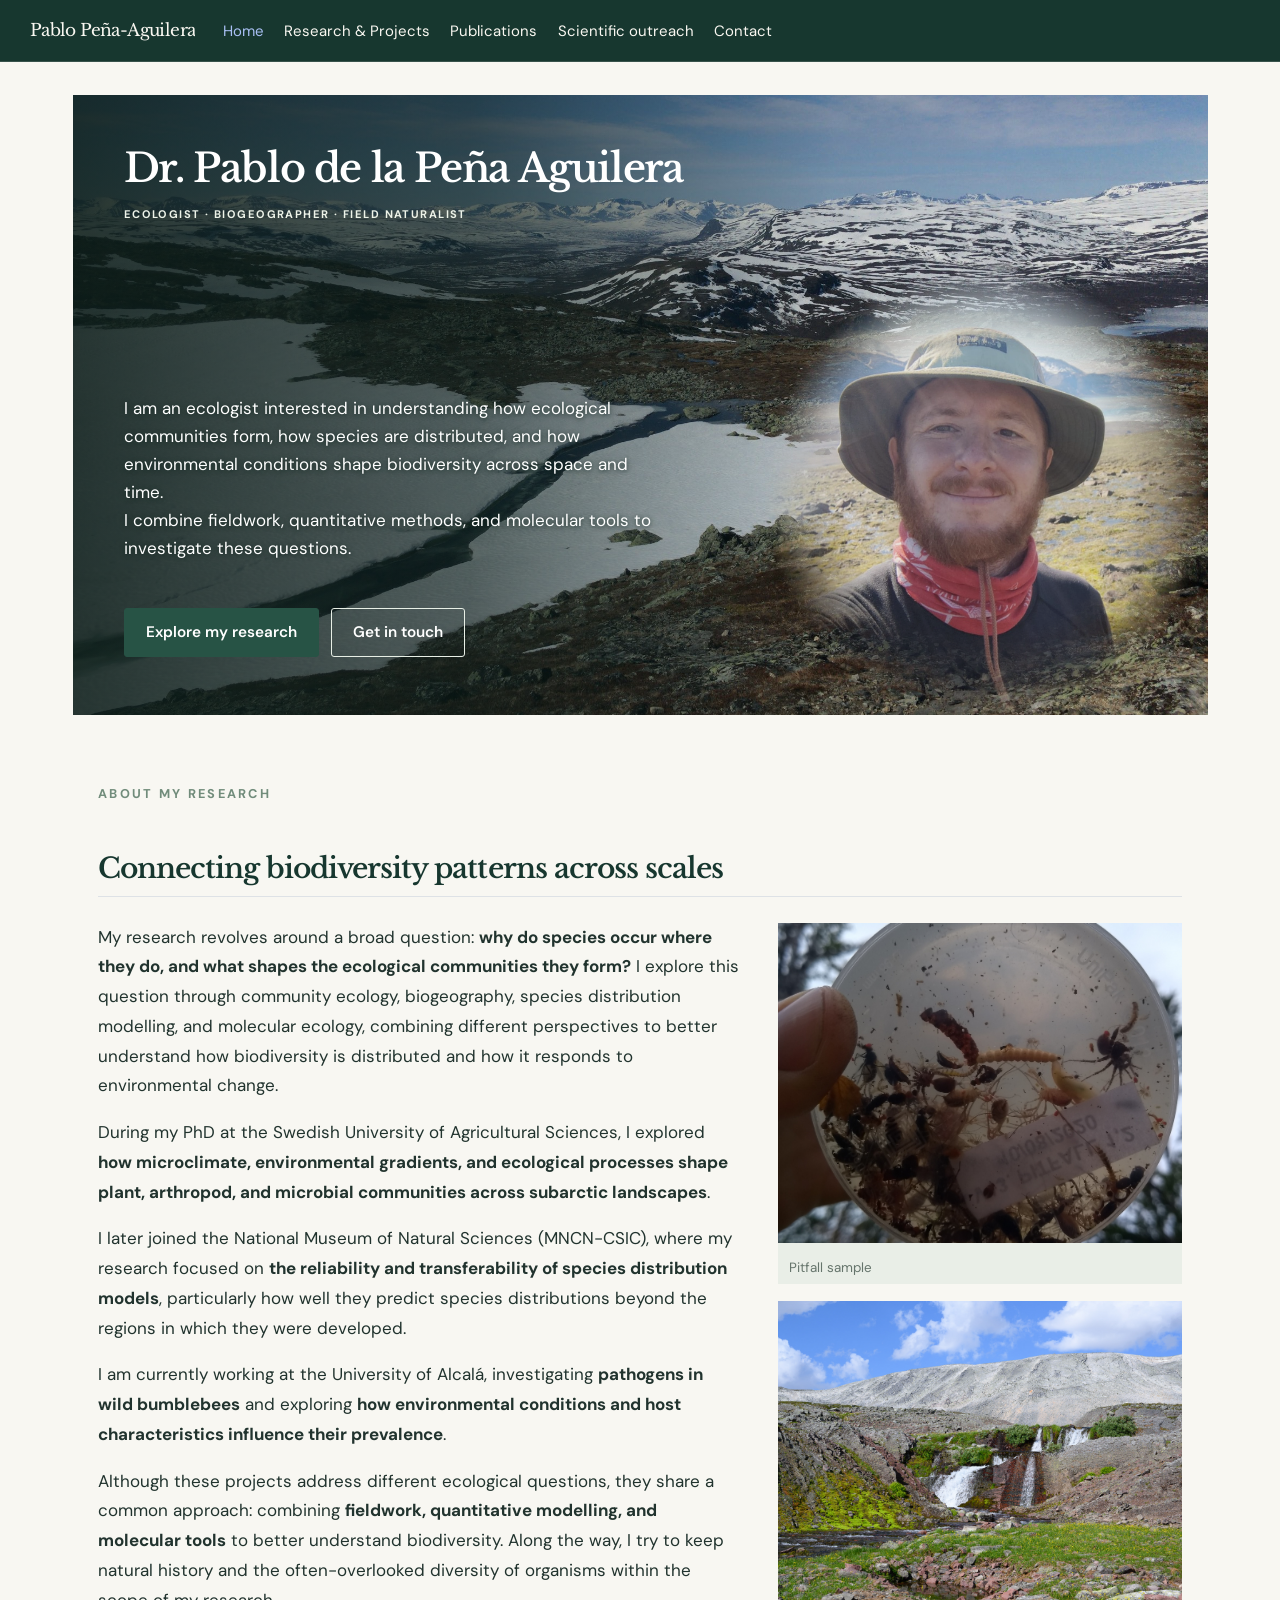
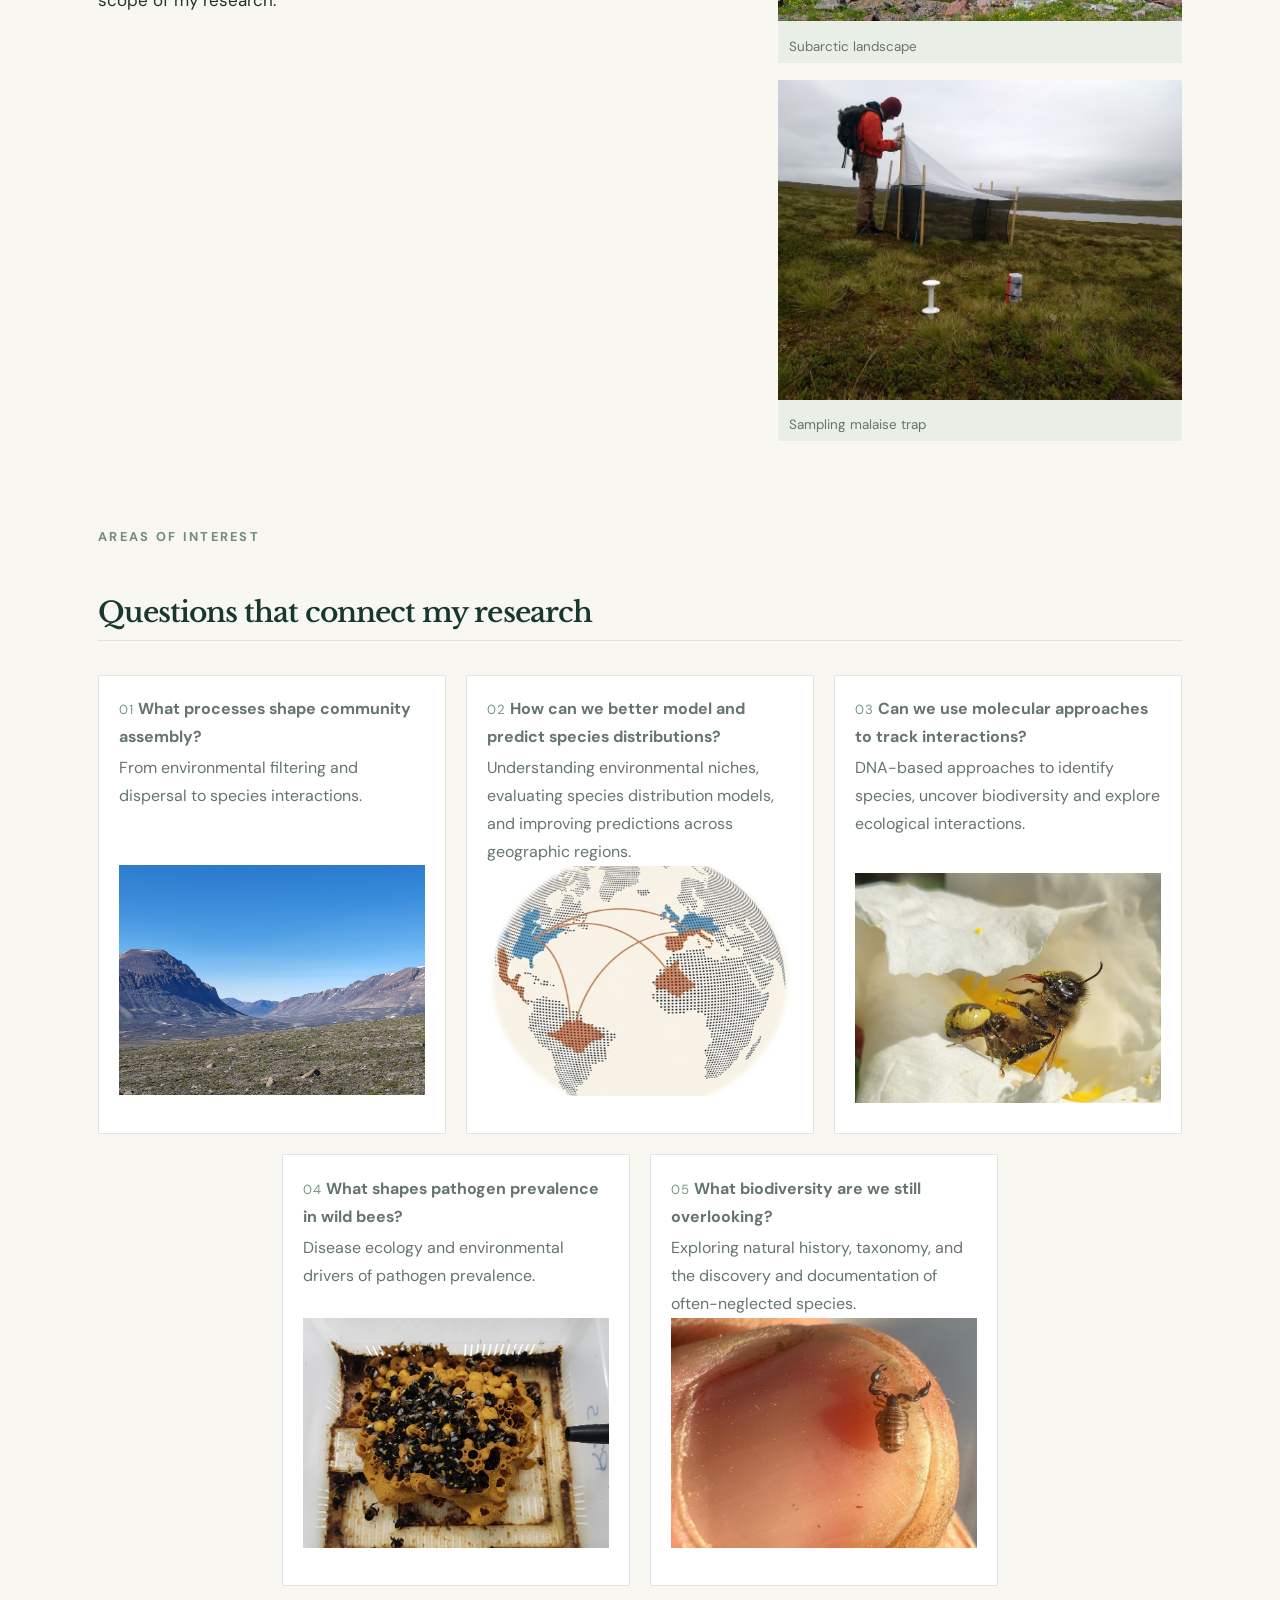
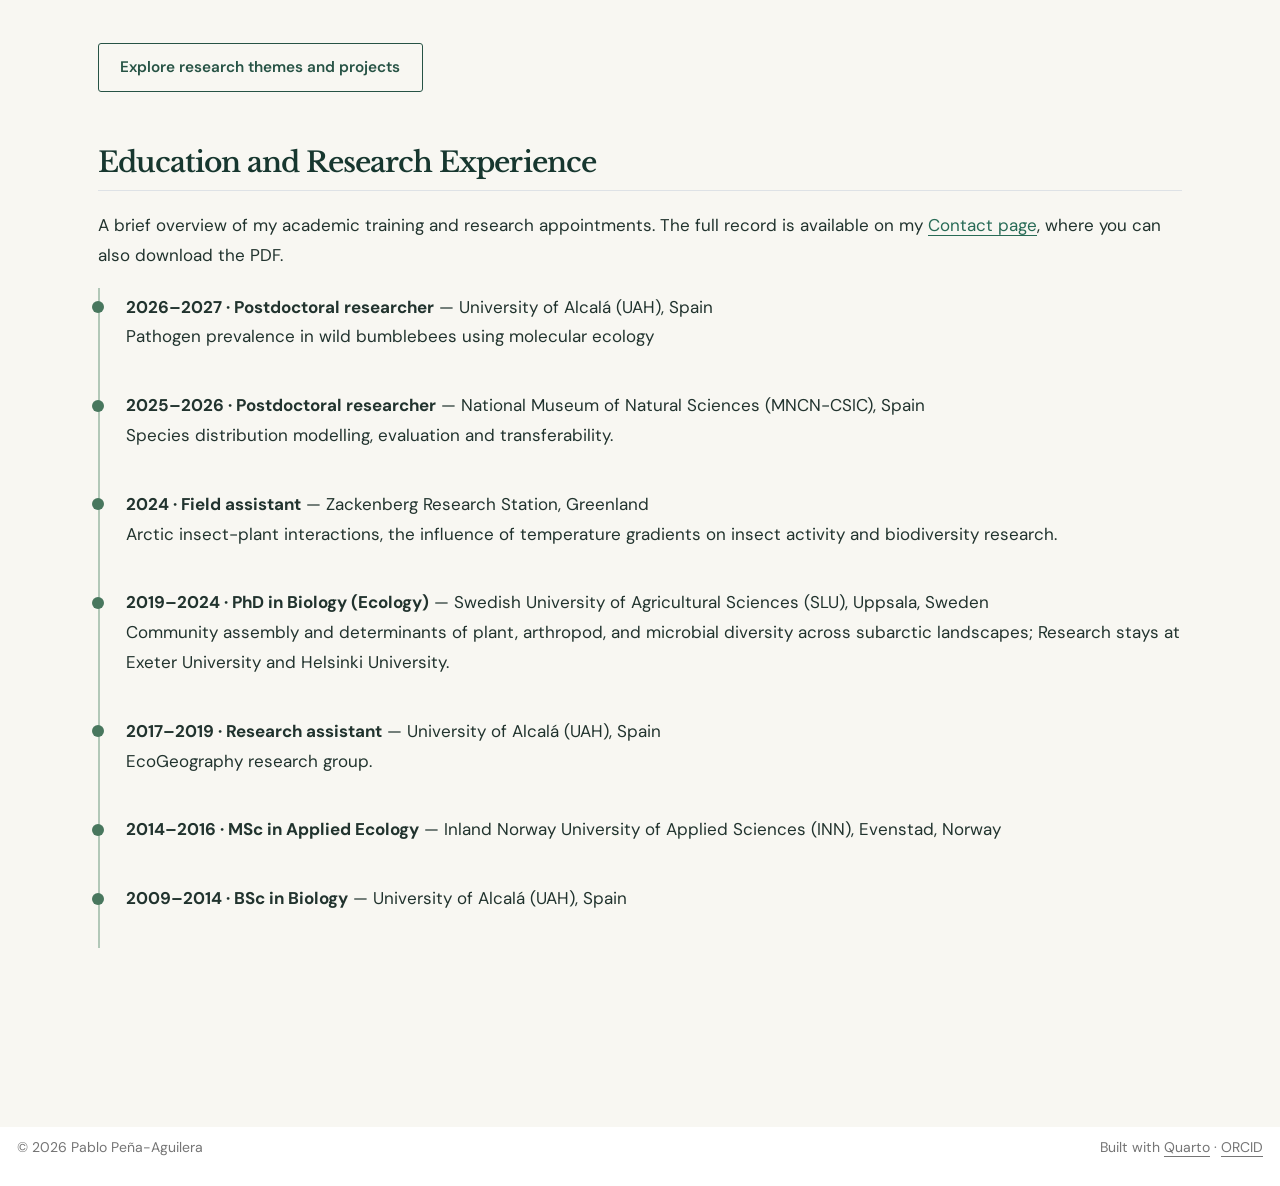
==== commit 408755d9: "Update website" ====
--- a/docs/index.html
+++ b/docs/index.html
@@ -183,7 +183,7 @@
 <div class="intro-copy">
 <p>My research revolves around a broad question: <strong>why do species occur where they do, and what shapes the ecological communities they form?</strong> I explore this question through community ecology, biogeography, species distribution modelling, and molecular ecology, combining different perspectives to better understand how biodiversity is distributed and how it responds to environmental change.</p>
 <p>During my PhD at the Swedish University of Agricultural Sciences, I explored <strong>how microclimate, environmental gradients, and ecological processes shape plant, arthropod, and microbial communities across subarctic landscapes</strong>.</p>
-<p>I later joined MNCN-CSIC, where my research focused on <strong>the reliability and transferability of species distribution models</strong>, particularly how well they predict species distributions beyond the regions in which they were developed.</p>
+<p>I later joined the National Museum of Natural Sciences (MNCN-CSIC), where my research focused on <strong>the reliability and transferability of species distribution models</strong>, particularly how well they predict species distributions beyond the regions in which they were developed.</p>
 <p>I am currently working at the University of Alcalá, investigating <strong>pathogens in wild bumblebees</strong> and exploring <strong>how environmental conditions and host characteristics influence their prevalence</strong>.</p>
 <p>Although these projects address different ecological questions, they share a common approach: combining <strong>fieldwork, quantitative modelling, and molecular tools</strong> to better understand biodiversity. Along the way, I try to keep natural history and the often-overlooked diversity of organisms within the scope of my research.</p>
 </div>
